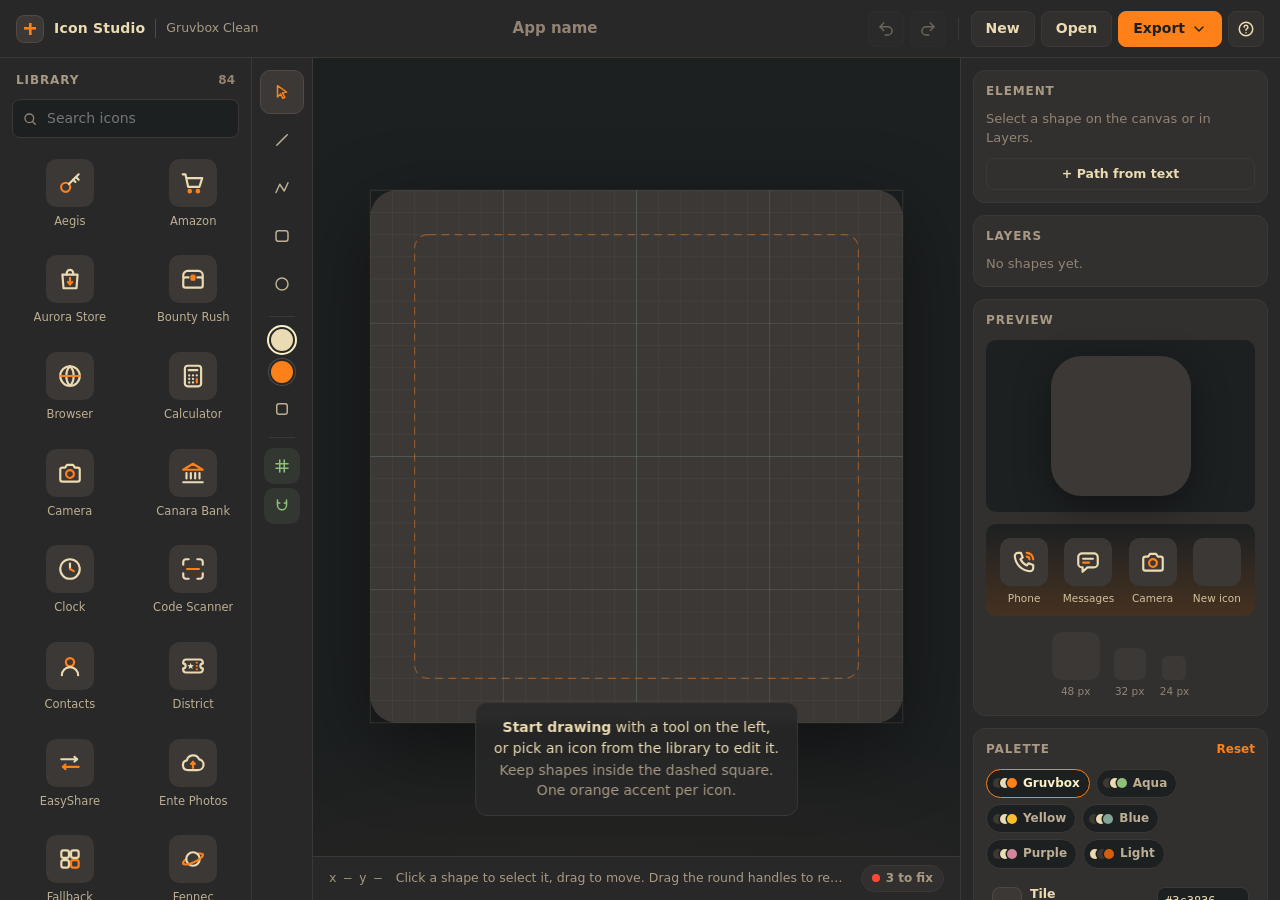
==== editor/index.html @ a39be2d8 "Add Icon Studio, glyph JSON source files and CI/CD - glyphs/*.json: one file per icon, now the singl" ====
<!doctype html>
<html lang="en">
<head>
  <meta charset="utf-8">
  <meta name="viewport" content="width=device-width, initial-scale=1">
  <title>Gruvbox Icon Studio</title>
  <meta name="description" content="Draw and edit Gruvbox Clean icons, then export them for the icon pack.">
  <link rel="icon" href="data:image/svg+xml,%3Csvg xmlns='http://www.w3.org/2000/svg' viewBox='0 0 24 24'%3E%3Crect width='24' height='24' rx='5.3' fill='%233c3836'/%3E%3Cpath d='M7 12h10M12 7v10' stroke='%23fe8019' stroke-width='2.4' stroke-linecap='round'/%3E%3C/svg%3E">
  <link rel="stylesheet" href="styles.css">
</head>
<body>
  <header class="topbar">
    <div class="brand">
      <span class="brand-mark" aria-hidden="true"></span>
      <span class="brand-name">Icon Studio</span>
      <span class="brand-sub">Gruvbox Clean</span>
    </div>

    <div class="doc-fields">
      <input id="f-label" class="field field-title" placeholder="App name" autocomplete="off" spellcheck="false" aria-label="App name">
      <span class="dirty-dot" id="dirty-dot" title="Unsaved changes since last export"></span>
    </div>

    <div class="top-actions">
      <button class="icon-btn" id="btn-undo" title="Undo (Ctrl+Z)" aria-label="Undo">
        <svg viewBox="0 0 24 24"><path d="M9 14 4 9l5-5"/><path d="M4 9h10.5a5.5 5.5 0 0 1 0 11H11"/></svg>
      </button>
      <button class="icon-btn" id="btn-redo" title="Redo (Ctrl+Shift+Z)" aria-label="Redo">
        <svg viewBox="0 0 24 24"><path d="m15 14 5-5-5-5"/><path d="M20 9H9.5a5.5 5.5 0 0 0 0 11H13"/></svg>
      </button>
      <span class="sep"></span>
      <button class="btn" id="btn-new" title="New icon (N)">New</button>
      <button class="btn" id="btn-open" title="Open a glyph .json file">Open</button>
      <input type="file" id="file-open" accept=".json,application/json" hidden>
      <div class="menu">
        <button class="btn btn-primary" id="btn-export" aria-haspopup="true" aria-expanded="false">
          Export
          <svg class="chev" viewBox="0 0 24 24"><path d="m6 9 6 6 6-6"/></svg>
        </button>
        <div class="menu-pop" id="export-menu" role="menu">
          <button role="menuitem" data-export="json"><b>Glyph JSON</b><small>for the repo: drop into glyphs/</small></button>
          <button role="menuitem" data-export="copy"><b>Copy JSON</b><small>to the clipboard</small></button>
          <hr>
          <button role="menuitem" data-export="svg"><b>SVG</b><small>with your palette</small></button>
          <button role="menuitem" data-export="png192"><b>PNG 192 px</b><small>launcher size</small></button>
          <button role="menuitem" data-export="png512"><b>PNG 512 px</b><small>store / sharing</small></button>
        </div>
      </div>
      <button class="icon-btn" id="btn-help" title="Shortcuts and workflow (?)" aria-label="Help">
        <svg viewBox="0 0 24 24"><circle cx="12" cy="12" r="9"/><path d="M9.5 9.5a2.5 2.5 0 1 1 3.5 2.3c-.6.3-1 .9-1 1.6v.3"/><path d="M12 17h.01"/></svg>
      </button>
    </div>
  </header>

  <main class="layout">
    <!-- Library -->
    <aside class="panel library" id="library">
      <div class="panel-head">
        <h2>Library</h2>
        <span class="count" id="lib-count"></span>
      </div>
      <label class="search">
        <svg viewBox="0 0 24 24"><circle cx="11" cy="11" r="6.5"/><path d="m16 16 4 4"/></svg>
        <input id="lib-search" type="search" placeholder="Search icons" autocomplete="off" spellcheck="false">
      </label>
      <div class="lib-grid" id="lib-grid"></div>
    </aside>

    <!-- Stage -->
    <section class="stage">
      <div class="toolbar" role="toolbar" aria-label="Tools">
        <button class="tool active" data-tool="select" title="Select and move (V)">
          <svg viewBox="0 0 24 24"><path d="M6 3.5 18 12l-5.5 1.2L15.8 19l-2.6 1.4-3.2-5.8L6 18.5Z"/></svg><kbd>V</kbd>
        </button>
        <button class="tool" data-tool="line" title="Line (L)">
          <svg viewBox="0 0 24 24"><path d="M5 19 19 5"/></svg><kbd>L</kbd>
        </button>
        <button class="tool" data-tool="poly" title="Polyline: click points, double-click or Enter to finish (P)">
          <svg viewBox="0 0 24 24"><path d="M4 18 9 7l6 9 5-11"/></svg><kbd>P</kbd>
        </button>
        <button class="tool" data-tool="rect" title="Rounded rectangle (R)">
          <svg viewBox="0 0 24 24"><rect x="4" y="5" width="16" height="14" rx="3.5"/></svg><kbd>R</kbd>
        </button>
        <button class="tool" data-tool="circle" title="Circle (C)">
          <svg viewBox="0 0 24 24"><circle cx="12" cy="12" r="8"/></svg><kbd>C</kbd>
        </button>
        <span class="tool-sep"></span>
        <div class="brush" title="Colour and fill for new shapes">
          <button class="swatch-btn active" data-brush="fg" aria-label="Cream"></button>
          <button class="swatch-btn" data-brush="accent" aria-label="Accent"></button>
          <button class="tool small" id="brush-fill" title="New shapes are filled (F)">
            <svg viewBox="0 0 24 24"><rect x="5" y="5" width="14" height="14" rx="3" class="fillable"/></svg>
          </button>
        </div>
        <span class="tool-sep"></span>
        <button class="tool small toggle active" id="t-grid" title="Grid (G)">
          <svg viewBox="0 0 24 24"><path d="M4 9h16M4 15h16M9 4v16M15 4v16"/></svg>
        </button>
        <button class="tool small toggle active" id="t-snap" title="Snap to half units (S); hold Alt to move freely">
          <svg viewBox="0 0 24 24"><path d="M6 4v7a6 6 0 0 0 12 0V4"/><path d="M6 8h3M15 8h3"/></svg>
        </button>
      </div>

      <div class="canvas-wrap" id="canvas-wrap">
        <svg id="canvas" viewBox="-1.5 -1.5 27 27" aria-label="Icon canvas">
          <rect x="0" y="0" width="24" height="24" rx="1.2" class="board" id="board"/>
          <g id="grid" class="grid"></g>
          <g id="content" fill="none" stroke-width="2" stroke-linecap="round" stroke-linejoin="round"></g>
          <g id="hits"></g>
          <g id="overlay"></g>
          <g id="draft" fill="none" stroke-width="2" stroke-linecap="round" stroke-linejoin="round"></g>
        </svg>
        <div class="empty-hint" id="empty-hint">
          <p><b>Start drawing</b> with a tool on the left, or pick an icon from the library to edit it.</p>
          <p class="muted">Keep shapes inside the dashed square. One orange accent per icon.</p>
        </div>
      </div>

      <div class="statusbar">
        <span id="st-pos" class="mono">x –  y –</span>
        <span id="st-hint" class="hint"></span>
        <button class="chip" id="st-valid" title="Show checks"></button>
      </div>
    </section>

    <!-- Inspector -->
    <aside class="panel inspector" id="inspector">
      <section class="card" id="card-element">
        <h3>Element</h3>
        <div id="element-panel"></div>
      </section>

      <section class="card">
        <h3>Layers <span class="count" id="layer-count"></span></h3>
        <ol class="layers" id="layers"></ol>
      </section>

      <section class="card" id="card-preview">
        <h3>Preview</h3>
        <div class="preview" id="preview"></div>
      </section>

      <section class="card" id="card-palette">
        <h3>Palette <button class="link" id="pal-reset">Reset</button></h3>
        <div class="presets" id="presets"></div>
        <div class="slots" id="slots"></div>
        <div class="gruvbox-swatches" id="gruvbox-swatches"></div>
        <p class="note">The pack itself always uses the Gruvbox palette. Your colours apply to the canvas, previews and SVG / PNG downloads.</p>
      </section>

      <section class="card" id="card-app">
        <h3>App mapping</h3>
        <label class="row">Icon name
          <input id="f-name" class="field mono" placeholder="auto from app name" autocomplete="off" spellcheck="false">
        </label>
        <label class="row">Packages <small>one per line</small>
          <textarea id="f-packages" class="field mono" rows="2" placeholder="com.example.app" spellcheck="false"></textarea>
        </label>
        <label class="row">Launcher components <small>optional, pkg/Activity</small>
          <textarea id="f-components" class="field mono" rows="2" placeholder="com.example.app/com.example.app.MainActivity" spellcheck="false"></textarea>
        </label>
        <label class="row">Author
          <input id="f-author" class="field" placeholder="your GitHub name" autocomplete="off" spellcheck="false">
        </label>
        <ul class="checks" id="checks"></ul>
      </section>
    </aside>
  </main>

  <div class="toast" id="toast" role="status" aria-live="polite"></div>

  <dialog class="modal" id="confirm">
    <form method="dialog">
      <p id="confirm-msg"></p>
      <div class="modal-actions">
        <button class="btn" value="cancel">Cancel</button>
        <button class="btn btn-primary" value="ok" id="confirm-ok">Continue</button>
      </div>
    </form>
  </dialog>

  <dialog class="modal modal-wide" id="help">
    <form method="dialog">
      <h2>Icon Studio</h2>
      <div class="help-cols">
        <div>
          <h4>Workflow</h4>
          <ol class="steps">
            <li>Draw a new icon, or open one from the library to edit it.</li>
            <li>Fill in the app name and package under <b>App mapping</b>.</li>
            <li>Fix anything red in the checks.</li>
            <li><b>Export → Glyph JSON</b> and put the file in <code>glyphs/</code>.</li>
            <li>Push or open a pull request. CI validates it, scans it for malware, renders the icon and builds the APK. A release goes out after approval.</li>
          </ol>
          <h4>Style</h4>
          <ul class="tight">
            <li>24 × 24 grid, shapes inside the dashed square</li>
            <li>2-unit round strokes, flat colours</li>
            <li>Cream lines, one orange accent</li>
            <li>Draw what the app does, never its logo</li>
          </ul>
        </div>
        <div>
          <h4>Shortcuts</h4>
          <table class="keys">
            <tr><td><kbd>V</kbd></td><td>Select / move</td></tr>
            <tr><td><kbd>L</kbd> <kbd>P</kbd> <kbd>R</kbd> <kbd>C</kbd></td><td>Line, polyline, rectangle, circle</td></tr>
            <tr><td><kbd>Enter</kbd> / double-click</td><td>Finish polyline</td></tr>
            <tr><td><kbd>Esc</kbd></td><td>Cancel / deselect</td></tr>
            <tr><td><kbd>Arrows</kbd></td><td>Nudge (Shift: ×4)</td></tr>
            <tr><td><kbd>Alt</kbd> + drag</td><td>Move without snapping</td></tr>
            <tr><td><kbd>Del</kbd></td><td>Delete element</td></tr>
            <tr><td><kbd>Ctrl</kbd> <kbd>D</kbd></td><td>Duplicate</td></tr>
            <tr><td><kbd>[</kbd> <kbd>]</kbd></td><td>Move down / up a layer</td></tr>
            <tr><td><kbd>X</kbd></td><td>Swap cream / orange</td></tr>
            <tr><td><kbd>F</kbd></td><td>Fill new shapes</td></tr>
            <tr><td><kbd>G</kbd> <kbd>S</kbd></td><td>Grid, snapping</td></tr>
            <tr><td><kbd>Ctrl</kbd> <kbd>Z</kbd> / <kbd>Shift</kbd></td><td>Undo / redo</td></tr>
            <tr><td><kbd>Ctrl</kbd> <kbd>E</kbd></td><td>Export glyph JSON</td></tr>
          </table>
        </div>
      </div>
      <div class="modal-actions"><button class="btn btn-primary" value="ok">Got it</button></div>
    </form>
  </dialog>

  <script src="library.js"></script>
  <script src="app.js"></script>
</body>
</html>
---- editor/styles.css ----
/* Gruvbox Icon Studio */
:root {
  --bg0h: #1d2021;
  --bg0: #282828;
  --bg05: #32302f;
  --bg1: #3c3836;
  --bg2: #504945;
  --bg3: #665c54;
  --fg: #ebdbb2;
  --fg0: #fbf1c7;
  --fg3: #bdae93;
  --fg4: #a89984;
  --gray: #928374;
  --orange: #fe8019;
  --orange-dim: #d65d0e;
  --red: #fb4934;
  --yellow: #fabd2f;
  --blue: #83a598;
  --aqua: #8ec07c;

  --radius: 12px;
  --radius-sm: 8px;
  --ease: cubic-bezier(.2, .8, .2, 1);
  --fast: 140ms;
  --mid: 220ms;
  --shadow: 0 12px 32px -12px rgb(0 0 0 / .55), 0 2px 6px rgb(0 0 0 / .25);
  --font: "Inter", system-ui, -apple-system, "Segoe UI", Roboto, sans-serif;
  --mono: "JetBrains Mono", ui-monospace, "Cascadia Code", Consolas, monospace;
  color-scheme: dark;
}

* { box-sizing: border-box; }
html, body { height: 100%; }
body {
  margin: 0;
  background: var(--bg0h);
  color: var(--fg);
  font: 14px/1.45 var(--font);
  -webkit-font-smoothing: antialiased;
  overflow: hidden;
}
button, input, textarea { font: inherit; color: inherit; }
button { cursor: pointer; }
::selection { background: rgb(254 128 25 / .35); }
.mono { font-family: var(--mono); font-size: 12.5px; }
.muted { color: var(--fg4); }
kbd {
  font: 600 10.5px/1 var(--mono);
  padding: 3px 5px;
  border-radius: 5px;
  background: var(--bg1);
  border: 1px solid var(--bg2);
  border-bottom-width: 2px;
  color: var(--fg3);
}
code { font-family: var(--mono); font-size: .92em; background: var(--bg1); padding: 1px 5px; border-radius: 5px; }

/* scrollbars */
* { scrollbar-width: thin; scrollbar-color: var(--bg2) transparent; }
::-webkit-scrollbar { width: 10px; height: 10px; }
::-webkit-scrollbar-thumb { background: var(--bg2); border-radius: 10px; border: 3px solid transparent; background-clip: content-box; }

/* ---------- top bar ---------- */
.topbar {
  height: 58px;
  display: grid;
  grid-template-columns: auto 1fr auto;
  align-items: center;
  gap: 20px;
  padding: 0 16px;
  background: var(--bg0);
  border-bottom: 1px solid var(--bg1);
  position: relative;
  z-index: 5;
}
.brand { display: flex; align-items: center; gap: 10px; white-space: nowrap; }
.brand-mark {
  width: 28px; height: 28px; border-radius: 8px;
  background:
    linear-gradient(var(--orange), var(--orange)) center / 12px 2.6px no-repeat,
    linear-gradient(var(--orange), var(--orange)) center / 2.6px 12px no-repeat,
    var(--bg1);
  box-shadow: inset 0 0 0 1px var(--bg2);
}
.brand-name { font-weight: 700; letter-spacing: .2px; }
.brand-sub { color: var(--fg4); font-size: 12.5px; padding-left: 10px; border-left: 1px solid var(--bg2); }

.doc-fields { display: flex; align-items: center; justify-content: center; gap: 8px; min-width: 0; }
.field {
  background: var(--bg0h);
  border: 1px solid var(--bg1);
  border-radius: var(--radius-sm);
  padding: 8px 10px;
  outline: none;
  transition: border-color var(--fast) var(--ease), box-shadow var(--fast) var(--ease), background var(--fast);
  width: 100%;
}
.field:hover { border-color: var(--bg2); }
.field:focus { border-color: var(--orange); box-shadow: 0 0 0 3px rgb(254 128 25 / .18); background: #1a1c1d; }
.field::placeholder { color: var(--gray); }
.field-title { max-width: 340px; text-align: center; font-weight: 600; font-size: 15px; background: transparent; border-color: transparent; }
.field-title:hover { border-color: var(--bg1); }
.dirty-dot { width: 8px; height: 8px; border-radius: 50%; background: var(--orange); opacity: 0; transform: scale(.4); transition: all var(--mid) var(--ease); }
.dirty-dot.on { opacity: 1; transform: scale(1); }

.top-actions { display: flex; align-items: center; gap: 6px; }
.sep { width: 1px; height: 22px; background: var(--bg1); margin: 0 6px; }
.btn, .icon-btn {
  display: inline-flex; align-items: center; justify-content: center; gap: 6px;
  height: 36px; padding: 0 14px;
  border-radius: var(--radius-sm);
  border: 1px solid var(--bg1);
  background: var(--bg05);
  font-weight: 600;
  transition: background var(--fast) var(--ease), border-color var(--fast), transform var(--fast) var(--ease), box-shadow var(--fast);
}
.btn:hover, .icon-btn:hover { background: var(--bg1); border-color: var(--bg2); }
.btn:active, .icon-btn:active { transform: translateY(1px) scale(.98); }
.btn:focus-visible, .icon-btn:focus-visible, .tool:focus-visible, .lib-item:focus-visible, .chip:focus-visible,
.seg button:focus-visible, .swatch-btn:focus-visible { outline: 2px solid var(--orange); outline-offset: 2px; }
.btn-primary { background: var(--orange); color: var(--bg0h); border-color: var(--orange); }
.btn-primary:hover { background: #ff9233; border-color: #ff9233; box-shadow: 0 6px 18px -6px rgb(254 128 25 / .6); }
.btn-danger:hover { background: rgb(251 73 52 / .15); border-color: var(--red); color: var(--red); }
.icon-btn { width: 36px; padding: 0; }
.icon-btn svg, .btn svg, .tool svg, .search svg {
  width: 18px; height: 18px; fill: none; stroke: currentColor; stroke-width: 2; stroke-linecap: round; stroke-linejoin: round;
}
.icon-btn:disabled { opacity: .35; pointer-events: none; }
.chev { width: 16px !important; transition: transform var(--mid) var(--ease); }
.menu { position: relative; }
.menu.open .chev { transform: rotate(180deg); }
.menu-pop {
  position: absolute; right: 0; top: calc(100% + 8px);
  width: 260px; padding: 6px;
  background: var(--bg0);
  border: 1px solid var(--bg1);
  border-radius: var(--radius);
  box-shadow: var(--shadow);
  opacity: 0; transform: translateY(-6px) scale(.98); pointer-events: none;
  transform-origin: top right;
  transition: opacity var(--mid) var(--ease), transform var(--mid) var(--ease);
}
.menu.open .menu-pop { opacity: 1; transform: none; pointer-events: auto; }
.menu-pop button {
  display: flex; flex-direction: column; align-items: flex-start; width: 100%;
  border: 0; background: none; text-align: left; padding: 9px 12px; border-radius: var(--radius-sm);
  transition: background var(--fast);
}
.menu-pop button:hover, .menu-pop button:focus-visible { background: var(--bg1); outline: none; }
.menu-pop small { color: var(--fg4); font-size: 12px; }
.menu-pop hr { border: 0; border-top: 1px solid var(--bg1); margin: 6px 4px; }

/* ---------- layout ---------- */
.layout {
  height: calc(100% - 58px);
  display: grid;
  grid-template-columns: 252px minmax(0, 1fr) 320px;
}
.panel { background: var(--bg0); overflow-y: auto; overflow-x: hidden; }
.library { border-right: 1px solid var(--bg1); padding: 14px 12px; display: flex; flex-direction: column; gap: 10px; }
.inspector { border-left: 1px solid var(--bg1); padding: 12px; display: flex; flex-direction: column; gap: 12px; }
.panel-head { display: flex; align-items: baseline; justify-content: space-between; padding: 0 4px; }
h2, h3 { margin: 0; font-size: 12px; font-weight: 700; letter-spacing: .9px; text-transform: uppercase; color: var(--fg4); }
h3 { display: flex; align-items: center; justify-content: space-between; margin-bottom: 10px; }
.count { color: var(--gray); font-size: 12px; font-weight: 600; letter-spacing: 0; text-transform: none; }

/* ---------- library ---------- */
.search { position: relative; display: block; }
.search svg { position: absolute; left: 10px; top: 50%; transform: translateY(-50%); color: var(--gray); width: 16px; height: 16px; }
.search input {
  width: 100%; padding: 8px 10px 8px 34px;
  background: var(--bg0h); border: 1px solid var(--bg1); border-radius: var(--radius-sm); outline: none;
  transition: border-color var(--fast), box-shadow var(--fast);
}
.search input:focus { border-color: var(--orange); box-shadow: 0 0 0 3px rgb(254 128 25 / .18); }
.lib-grid { display: grid; grid-template-columns: repeat(3, 1fr); gap: 6px; padding-bottom: 12px; }
.lib-item {
  display: flex; flex-direction: column; align-items: center; gap: 6px;
  padding: 10px 4px 8px; border-radius: var(--radius-sm);
  background: none; border: 1px solid transparent;
  transition: background var(--fast) var(--ease), border-color var(--fast), transform var(--fast) var(--ease);
  animation: pop-in var(--mid) var(--ease) both;
}
.lib-item:hover { background: var(--bg05); border-color: var(--bg1); transform: translateY(-1px); }
.lib-item.current { border-color: var(--orange); background: rgb(254 128 25 / .08); }
.lib-item svg { width: 48px; height: 48px; display: block; transition: transform var(--mid) var(--ease); }
.lib-item:hover svg { transform: scale(1.06); }
.lib-item span { font-size: 11.5px; color: var(--fg3); max-width: 100%; overflow: hidden; text-overflow: ellipsis; white-space: nowrap; }
.lib-empty { grid-column: 1 / -1; color: var(--gray); text-align: center; padding: 24px 0; }
@keyframes pop-in { from { opacity: 0; transform: translateY(4px) scale(.97); } }

/* ---------- stage ---------- */
.stage { position: relative; display: grid; grid-template-rows: 1fr auto; grid-template-columns: auto 1fr; min-width: 0; background:
  radial-gradient(1200px 600px at 50% 120%, rgb(254 128 25 / .07), transparent 60%), var(--bg0h); }
.toolbar {
  grid-row: 1 / span 2;
  display: flex; flex-direction: column; align-items: center; gap: 4px;
  padding: 12px 8px; border-right: 1px solid var(--bg1); background: var(--bg0);
}
.tool {
  position: relative; width: 44px; height: 44px;
  display: grid; place-items: center;
  border: 1px solid transparent; border-radius: 10px; background: none; color: var(--fg3);
  transition: background var(--fast) var(--ease), color var(--fast), border-color var(--fast), transform var(--fast) var(--ease);
}
.tool:hover { background: var(--bg05); color: var(--fg); }
.tool:active { transform: scale(.94); }
.tool.active { background: var(--bg1); color: var(--orange); border-color: var(--bg2); }
.tool kbd { position: absolute; right: 2px; bottom: 2px; font-size: 8.5px; padding: 1px 3px; border-width: 1px; opacity: 0; transition: opacity var(--fast); }
.tool:hover kbd { opacity: .9; }
.tool.small { width: 36px; height: 36px; }
.tool.toggle.active { color: var(--aqua); background: rgb(142 192 124 / .1); border-color: transparent; }
.tool .fillable { transition: fill var(--fast); }
#brush-fill.active .fillable { fill: currentColor; }
#brush-fill.active { color: var(--fg); }
.tool-sep { width: 26px; height: 1px; background: var(--bg1); margin: 6px 0; }
.brush { display: flex; flex-direction: column; align-items: center; gap: 6px; }
.swatch-btn {
  width: 26px; height: 26px; border-radius: 50%;
  border: 2px solid var(--bg0); box-shadow: 0 0 0 1px var(--bg2);
  transition: transform var(--fast) var(--ease), box-shadow var(--fast);
}
.swatch-btn[data-brush="fg"] { background: var(--pal-fg, var(--fg)); }
.swatch-btn[data-brush="accent"] { background: var(--pal-accent, var(--orange)); }
.swatch-btn:hover { transform: scale(1.08); }
.swatch-btn.active { box-shadow: 0 0 0 2px var(--fg0); }

.canvas-wrap { position: relative; display: grid; place-items: center; padding: 24px; min-height: 0; overflow: hidden; }
#canvas {
  width: min(100%, calc(100vh - 170px));
  aspect-ratio: 1;
  max-height: 100%;
  touch-action: none;
  user-select: none;
  filter: drop-shadow(0 24px 40px rgb(0 0 0 / .45));
}
.board { fill: var(--pal-tile, var(--bg1)); transition: fill var(--mid); }
.grid line { stroke: rgb(235 219 178 / .07); stroke-width: .03; }
.grid line.major { stroke: rgb(235 219 178 / .14); stroke-width: .04; }
.grid line.center { stroke: rgb(131 165 152 / .32); stroke-width: .04; }
.grid .safe { fill: none; stroke: rgb(254 128 25 / .45); stroke-width: .05; stroke-dasharray: .35 .25; }
.grid.hidden line { opacity: 0; }
.grid line { transition: opacity var(--mid); }
#canvas.tool-draw { cursor: crosshair; }
#canvas.tool-select .hit { cursor: move; }
.hit { fill: none; stroke: transparent; stroke-width: 2.8; }
.hit.solid { fill: transparent; }
.sel-outline { fill: none; stroke: var(--blue); stroke-width: 1.5px; vector-effect: non-scaling-stroke; pointer-events: none; stroke-dasharray: 5 4; animation: march 1s linear infinite; }
@keyframes march { to { stroke-dashoffset: -18; } }
.handle { fill: var(--bg0h); stroke: var(--blue); stroke-width: 2px; vector-effect: non-scaling-stroke; cursor: grab; transition: r var(--fast) var(--ease), fill var(--fast); }
.handle:hover { fill: var(--blue); }
.handle.ctrl { stroke: var(--purple, #d3869b); }
.handle-line { stroke: rgb(211 134 155 / .6); stroke-width: 1px; vector-effect: non-scaling-stroke; pointer-events: none; }
.draft-guide { fill: none; stroke: var(--blue); stroke-width: 1px; vector-effect: non-scaling-stroke; stroke-dasharray: 4 3; pointer-events: none; }
.draft-dot { fill: var(--blue); pointer-events: none; }
.empty-hint {
  position: absolute; left: 50%; bottom: 40px; transform: translateX(-50%);
  max-width: 420px; text-align: center; padding: 12px 18px; border-radius: var(--radius);
  background: rgb(40 40 40 / .85); border: 1px solid var(--bg1); backdrop-filter: blur(6px);
  pointer-events: none; transition: opacity var(--mid) var(--ease), transform var(--mid) var(--ease);
}
.empty-hint p { margin: 2px 0; }
.empty-hint.hide { opacity: 0; transform: translate(-50%, 8px); }

.statusbar {
  display: flex; align-items: center; gap: 14px; padding: 8px 16px;
  border-top: 1px solid var(--bg1); background: var(--bg0); color: var(--fg4); font-size: 12.5px; min-height: 40px;
}
.statusbar .hint { flex: 1; overflow: hidden; text-overflow: ellipsis; white-space: nowrap; }
.chip {
  border: 1px solid var(--bg1); background: var(--bg05); border-radius: 999px; padding: 4px 10px; font-size: 12px; font-weight: 600;
  display: inline-flex; align-items: center; gap: 6px; transition: background var(--fast), border-color var(--fast);
}
.chip:hover { background: var(--bg1); }
.chip .dot { width: 8px; height: 8px; border-radius: 50%; }
.chip.ok .dot { background: var(--aqua); }
.chip.warn .dot { background: var(--yellow); }
.chip.err .dot { background: var(--red); }

/* ---------- inspector ---------- */
.card { background: var(--bg05); border: 1px solid var(--bg1); border-radius: var(--radius); padding: 12px; transition: border-color var(--mid); }
.card.flash { animation: flash 900ms var(--ease); }
@keyframes flash { 0%, 100% { border-color: var(--bg1); } 30% { border-color: var(--orange); } }
.row { display: flex; flex-direction: column; gap: 5px; font-size: 12.5px; color: var(--fg3); margin-bottom: 10px; }
.row small { color: var(--gray); font-weight: 400; }
textarea.field { resize: vertical; min-height: 38px; line-height: 1.4; }
.inline { display: flex; align-items: center; gap: 8px; }
.inline > * { flex: 1; }
.seg {
  display: grid; grid-auto-flow: column; grid-auto-columns: 1fr; gap: 2px;
  background: var(--bg0h); border: 1px solid var(--bg1); border-radius: var(--radius-sm); padding: 3px; margin-bottom: 10px;
}
.seg button {
  border: 0; background: none; border-radius: 6px; padding: 6px 4px; font-size: 12.5px; font-weight: 600; color: var(--fg4);
  display: inline-flex; align-items: center; justify-content: center; gap: 6px;
  transition: background var(--fast) var(--ease), color var(--fast);
}
.seg button:hover { color: var(--fg); }
.seg button.on { background: var(--bg1); color: var(--fg0); box-shadow: 0 1px 2px rgb(0 0 0 / .3); }
.seg .sw { width: 10px; height: 10px; border-radius: 50%; }
.num-grid { display: grid; grid-template-columns: repeat(auto-fill, minmax(62px, 1fr)); gap: 6px; margin-bottom: 10px; }
.num-grid label { display: flex; flex-direction: column; gap: 3px; font-size: 11px; color: var(--gray); }
.num-grid input { padding: 6px 7px; }
.toggle-row { display: flex; align-items: center; justify-content: space-between; margin-bottom: 10px; font-size: 12.5px; color: var(--fg3); }
.switch { position: relative; width: 36px; height: 20px; flex: none; }
.switch input { opacity: 0; width: 0; height: 0; position: absolute; }
.switch span { position: absolute; inset: 0; border-radius: 999px; background: var(--bg2); transition: background var(--fast); cursor: pointer; }
.switch span::after { content: ""; position: absolute; left: 3px; top: 3px; width: 14px; height: 14px; border-radius: 50%; background: var(--fg); transition: transform var(--mid) var(--ease); }
.switch input:checked + span { background: var(--orange); }
.switch input:checked + span::after { transform: translateX(16px); background: var(--bg0h); }
.switch input:focus-visible + span { outline: 2px solid var(--orange); outline-offset: 2px; }
input[type="range"] { width: 100%; accent-color: var(--orange); }
.d-field { font-family: var(--mono); font-size: 12px; min-height: 66px; }
.d-field.bad { border-color: var(--red); box-shadow: 0 0 0 3px rgb(251 73 52 / .15); }
.el-actions { display: grid; grid-template-columns: repeat(4, 1fr); gap: 6px; }
.el-actions .btn { height: 32px; padding: 0 6px; font-size: 12.5px; }
.placeholder { color: var(--gray); font-size: 13px; margin: 0; }
.add-row { display: flex; gap: 6px; margin-top: 10px; }
.add-row .btn { flex: 1; height: 32px; font-size: 12.5px; }

.layers { list-style: none; margin: 0; padding: 0; display: flex; flex-direction: column; gap: 3px; max-height: 220px; overflow-y: auto; }
.layer {
  display: flex; align-items: center; gap: 8px; padding: 6px 8px; border-radius: 7px; cursor: pointer;
  border: 1px solid transparent; font-size: 12.5px; color: var(--fg3);
  transition: background var(--fast), border-color var(--fast), opacity var(--fast);
}
.layer:hover { background: var(--bg1); }
.layer.on { background: rgb(131 165 152 / .14); border-color: rgb(131 165 152 / .45); color: var(--fg0); }
.layer.dragging { opacity: .4; }
.layer.drop-above { box-shadow: inset 0 2px 0 var(--orange); }
.layer.drop-below { box-shadow: inset 0 -2px 0 var(--orange); }
.layer svg { width: 22px; height: 22px; flex: none; border-radius: 5px; background: var(--pal-tile, var(--bg1)); }
.layer .grip { margin-left: auto; color: var(--bg3); cursor: grab; font-size: 14px; }
.layer .n { color: var(--gray); font-family: var(--mono); font-size: 11px; width: 16px; }

.preview { display: grid; gap: 12px; }
.pv-hero { display: grid; place-items: center; padding: 16px; border-radius: 10px; background: var(--pal-bg, var(--bg0h)); transition: background var(--mid); }
.pv-hero svg { width: 140px; height: 140px; filter: drop-shadow(0 10px 18px rgb(0 0 0 / .4)); transition: transform var(--mid) var(--ease); }
.pv-hero:hover svg { transform: scale(1.04) rotate(-1deg); }
.pv-dock { display: grid; grid-template-columns: repeat(4, 1fr); gap: 8px; padding: 14px 10px 10px; border-radius: 10px;
  background: linear-gradient(180deg, var(--pal-bg, var(--bg0h)) 0%, color-mix(in srgb, var(--pal-bg, var(--bg0h)) 82%, var(--pal-accent, var(--orange))) 100%); }
.pv-dock figure { margin: 0; display: flex; flex-direction: column; align-items: center; gap: 5px; }
.pv-dock svg { width: 48px; height: 48px; }
.pv-dock figcaption { font-size: 10.5px; color: var(--pal-fg, var(--fg)); max-width: 60px; white-space: nowrap; overflow: hidden; text-overflow: ellipsis; opacity: .85; }
.pv-dock figure.me svg { animation: bob 2.4s var(--ease) infinite; }
@keyframes bob { 50% { transform: translateY(-2px); } }
.pv-sizes { display: flex; align-items: flex-end; justify-content: center; gap: 14px; padding: 4px 0; }
.pv-sizes figure { margin: 0; text-align: center; font-size: 10.5px; color: var(--gray); }
.pv-sizes svg { display: block; margin: 0 auto 4px; }

.presets { display: flex; flex-wrap: wrap; gap: 6px; margin-bottom: 10px; }
.preset {
  display: inline-flex; align-items: center; gap: 6px; padding: 5px 9px 5px 6px; border-radius: 999px;
  border: 1px solid var(--bg1); background: var(--bg0h); font-size: 12px; font-weight: 600; color: var(--fg3);
  transition: border-color var(--fast), color var(--fast), transform var(--fast) var(--ease);
}
.preset:hover { border-color: var(--bg3); color: var(--fg); transform: translateY(-1px); }
.preset.on { border-color: var(--orange); color: var(--fg0); }
.preset i { display: inline-flex; }
.preset i b { width: 10px; height: 10px; border-radius: 50%; margin-left: -3px; box-shadow: 0 0 0 1.5px var(--bg0h); }
.preset i b:first-child { margin-left: 0; }
.slots { display: flex; flex-direction: column; gap: 6px; margin-bottom: 10px; }
.slot {
  display: grid; grid-template-columns: 30px 1fr 92px; align-items: center; gap: 8px;
  padding: 5px; border-radius: 9px; border: 1px solid transparent; cursor: pointer;
  transition: background var(--fast), border-color var(--fast);
}
.slot:hover { background: var(--bg1); }
.slot.on { border-color: var(--bg2); background: var(--bg1); }
.slot .sw { position: relative; width: 30px; height: 30px; border-radius: 8px; box-shadow: inset 0 0 0 1px rgb(255 255 255 / .08); overflow: hidden; }
.slot .sw input { position: absolute; inset: -6px; width: 42px; height: 42px; opacity: 0; cursor: pointer; border: 0; padding: 0; }
.slot .name { font-size: 12.5px; font-weight: 600; }
.slot .name small { display: block; color: var(--gray); font-weight: 400; font-size: 11px; }
.slot .hex { padding: 5px 7px; font-family: var(--mono); font-size: 12px; text-transform: lowercase; }
.gruvbox-swatches { display: grid; grid-template-columns: repeat(8, 1fr); gap: 5px; margin-bottom: 8px; }
.gruvbox-swatches button {
  aspect-ratio: 1; border-radius: 6px; border: 0; box-shadow: inset 0 0 0 1px rgb(255 255 255 / .08);
  transition: transform var(--fast) var(--ease), box-shadow var(--fast);
}
.gruvbox-swatches button:hover { transform: scale(1.15); box-shadow: 0 0 0 2px var(--fg); z-index: 1; }
.note { margin: 0; color: var(--gray); font-size: 11.5px; }
.link { border: 0; background: none; color: var(--orange); font-size: 12px; font-weight: 600; letter-spacing: 0; text-transform: none; padding: 0; }
.link:hover { text-decoration: underline; }

.checks { list-style: none; margin: 4px 0 0; padding: 0; display: flex; flex-direction: column; gap: 5px; }
.checks li { display: flex; gap: 8px; align-items: flex-start; font-size: 12.5px; line-height: 1.35; padding: 7px 9px; border-radius: 7px; background: var(--bg0h); animation: pop-in var(--mid) var(--ease) both; }
.checks li::before { content: ""; flex: none; width: 8px; height: 8px; margin-top: 4px; border-radius: 50%; }
.checks .err { color: #ffb3a8; } .checks .err::before { background: var(--red); }
.checks .warn { color: #ffe0a0; } .checks .warn::before { background: var(--yellow); }
.checks .ok { color: #cfe8c3; } .checks .ok::before { background: var(--aqua); }

/* ---------- toast & modals ---------- */
.toast {
  position: fixed; left: 50%; bottom: 28px; transform: translate(-50%, 16px);
  padding: 10px 16px; border-radius: 10px; background: var(--fg); color: var(--bg0h); font-weight: 600;
  box-shadow: var(--shadow); opacity: 0; pointer-events: none; z-index: 50;
  transition: opacity var(--mid) var(--ease), transform var(--mid) var(--ease);
}
.toast.show { opacity: 1; transform: translate(-50%, 0); }
.toast.err { background: var(--red); color: var(--fg0); }
.modal {
  border: 1px solid var(--bg1); border-radius: 16px; padding: 22px; background: var(--bg0); color: var(--fg);
  box-shadow: var(--shadow); max-width: min(440px, calc(100vw - 32px));
}
.modal[open] { animation: modal-in var(--mid) var(--ease); }
.modal::backdrop { background: rgb(15 16 17 / .6); backdrop-filter: blur(3px); }
@keyframes modal-in { from { opacity: 0; transform: translateY(10px) scale(.98); } }
.modal-wide { max-width: min(760px, calc(100vw - 32px)); }
.modal h2 { font-size: 18px; letter-spacing: 0; text-transform: none; color: var(--fg0); margin-bottom: 12px; }
.modal h4 { margin: 14px 0 6px; font-size: 12px; text-transform: uppercase; letter-spacing: .8px; color: var(--orange); }
.modal p { margin: 0 0 16px; }
.modal-actions { display: flex; justify-content: flex-end; gap: 8px; margin-top: 18px; }
.help-cols { display: grid; grid-template-columns: 1.1fr 1fr; gap: 24px; }
.steps, .tight { margin: 0; padding-left: 20px; color: var(--fg3); }
.steps li, .tight li { margin-bottom: 6px; }
.keys { border-collapse: collapse; width: 100%; font-size: 13px; }
.keys td { padding: 5px 4px; border-bottom: 1px solid var(--bg1); color: var(--fg3); }
.keys td:first-child { white-space: nowrap; padding-right: 12px; }

/* ---------- responsive ---------- */
@media (max-width: 1180px) {
  .layout { grid-template-columns: 200px minmax(0, 1fr) 290px; }
  .lib-grid { grid-template-columns: repeat(2, 1fr); }
  .brand-sub { display: none; }
}
@media (max-width: 900px) {
  body { overflow: auto; }
  .layout { height: auto; grid-template-columns: 1fr; }
  .library { order: 2; border: 0; border-top: 1px solid var(--bg1); max-height: 360px; }
  .stage { order: 1; min-height: 70vh; }
  .inspector { order: 3; border: 0; border-top: 1px solid var(--bg1); }
  .lib-grid { grid-template-columns: repeat(auto-fill, minmax(76px, 1fr)); }
  #canvas { width: min(100%, 70vh); }
  .help-cols { grid-template-columns: 1fr; }
  .topbar { grid-template-columns: auto 1fr; height: auto; padding: 10px 16px; row-gap: 8px; }
  .top-actions { grid-column: 1 / -1; flex-wrap: wrap; }
}
@media (prefers-reduced-motion: reduce) {
  *, *::before, *::after { animation-duration: 1ms !important; transition-duration: 1ms !important; }
}
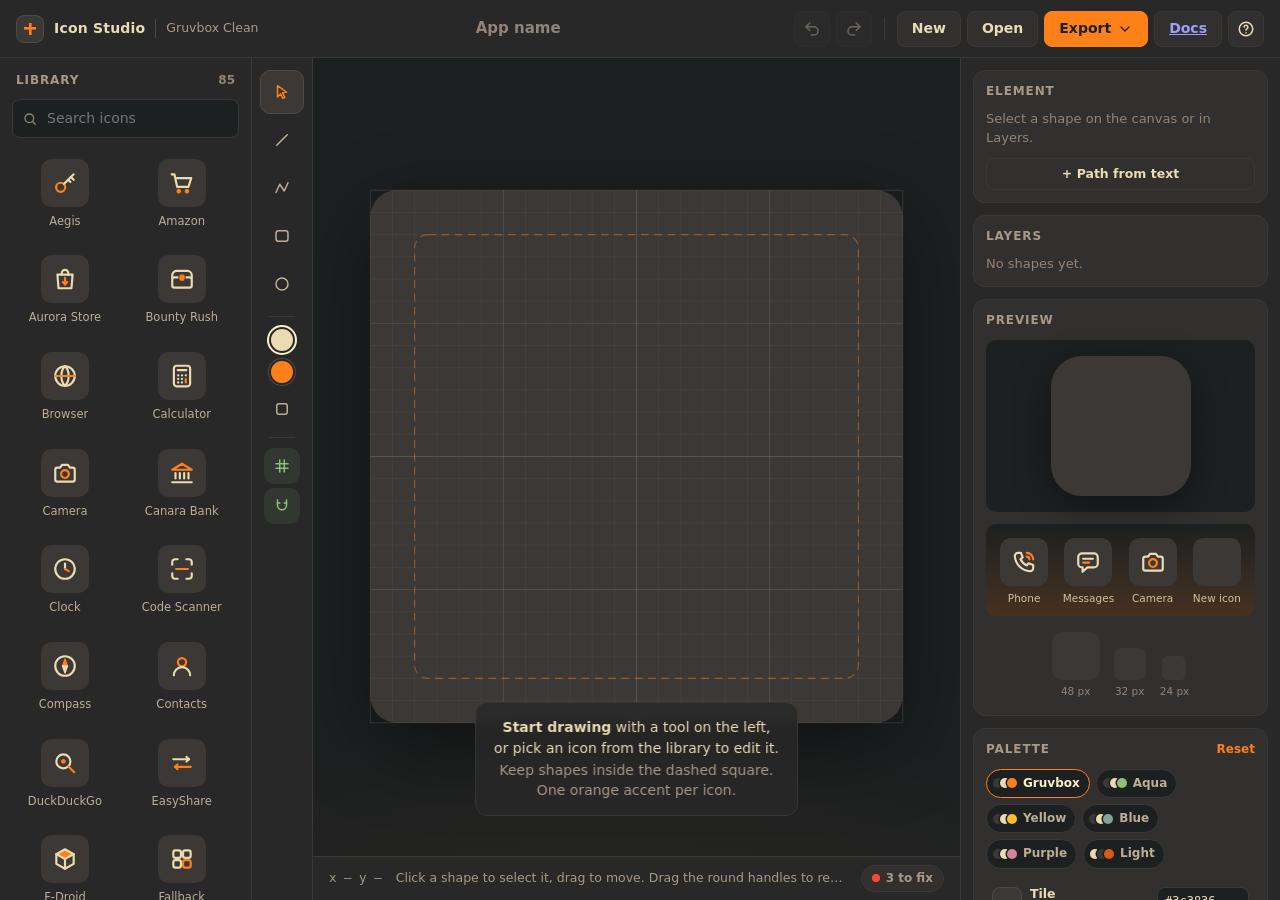
==== commit 0cf4c271: "Host Icon Studio and the docs on GitHub Pages - scripts/build_site.py builds _site/: Icon Studio at " ====
--- a/editor/index.html
+++ b/editor/index.html
@@ -46,6 +46,7 @@
           <button role="menuitem" data-export="png512"><b>PNG 512 px</b><small>store / sharing</small></button>
         </div>
       </div>
+      <a class="btn" id="btn-docs" href="docs/" title="Documentation">Docs</a>
       <button class="icon-btn" id="btn-help" title="Shortcuts and workflow (?)" aria-label="Help">
         <svg viewBox="0 0 24 24"><circle cx="12" cy="12" r="9"/><path d="M9.5 9.5a2.5 2.5 0 1 1 3.5 2.3c-.6.3-1 .9-1 1.6v.3"/><path d="M12 17h.01"/></svg>
       </button>
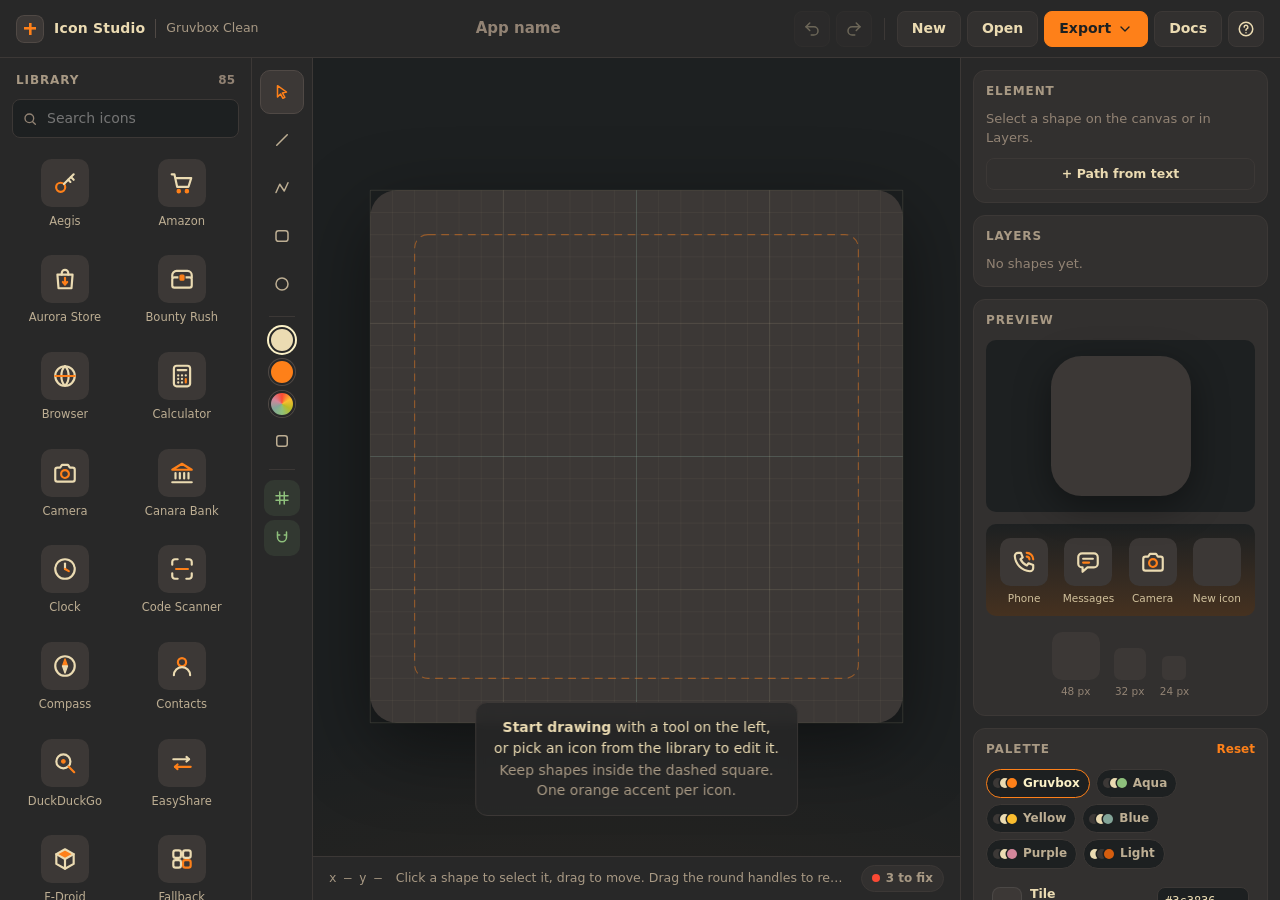
==== commit 16c17c31: "Icon Studio: fix crash, add line width and more colours - Fix: a negative circle radius (number spin" ====
--- a/editor/index.html
+++ b/editor/index.html
@@ -89,6 +89,8 @@
         <div class="brush" title="Colour and fill for new shapes">
           <button class="swatch-btn active" data-brush="fg" aria-label="Cream"></button>
           <button class="swatch-btn" data-brush="accent" aria-label="Accent"></button>
+          <button class="swatch-btn more" id="brush-more" aria-label="More colours" title="More colours"></button>
+          <div class="brush-pop" id="brush-pop" hidden></div>
           <button class="tool small" id="brush-fill" title="New shapes are filled (F)">
             <svg viewBox="0 0 24 24"><rect x="5" y="5" width="14" height="14" rx="3" class="fillable"/></svg>
           </button>
@@ -145,6 +147,8 @@
         <h3>Palette <button class="link" id="pal-reset">Reset</button></h3>
         <div class="presets" id="presets"></div>
         <div class="slots" id="slots"></div>
+        <p class="sub">More colours</p>
+        <div class="extra-slots" id="extra-slots"></div>
         <div class="gruvbox-swatches" id="gruvbox-swatches"></div>
         <p class="note">The pack itself always uses the Gruvbox palette. Your colours apply to the canvas, previews and SVG / PNG downloads.</p>
       </section>
--- a/editor/styles.css
+++ b/editor/styles.css
@@ -115,6 +115,7 @@
   transition: background var(--fast) var(--ease), border-color var(--fast), transform var(--fast) var(--ease), box-shadow var(--fast);
 }
 .btn:hover, .icon-btn:hover { background: var(--bg1); border-color: var(--bg2); }
+a.btn { color: var(--fg); text-decoration: none; }
 .btn:active, .icon-btn:active { transform: translateY(1px) scale(.98); }
 .btn:focus-visible, .icon-btn:focus-visible, .tool:focus-visible, .lib-item:focus-visible, .chip:focus-visible,
 .seg button:focus-visible, .swatch-btn:focus-visible { outline: 2px solid var(--orange); outline-offset: 2px; }
@@ -224,6 +225,24 @@
 .swatch-btn[data-brush="accent"] { background: var(--pal-accent, var(--orange)); }
 .swatch-btn:hover { transform: scale(1.08); }
 .swatch-btn.active { box-shadow: 0 0 0 2px var(--fg0); }
+.swatch-btn.more {
+  background: conic-gradient(var(--pal-red, #fb4934), var(--pal-yellow, #fabd2f), var(--pal-green, #b8bb26),
+    var(--pal-aqua, #8ec07c), var(--pal-blue, #83a598), var(--pal-purple, #d3869b), var(--pal-red, #fb4934));
+}
+.brush { position: relative; }
+.brush-pop {
+  position: absolute; left: calc(100% + 14px); top: 0; z-index: 10;
+  display: grid; grid-template-columns: repeat(3, 28px); gap: 8px; padding: 10px;
+  background: var(--bg0); border: 1px solid var(--bg2); border-radius: 12px; box-shadow: var(--shadow);
+  animation: pop-in var(--mid) var(--ease);
+}
+.brush-pop[hidden] { display: none; }
+.brush-pop button, .colors button {
+  width: 28px; height: 28px; border-radius: 50%; border: 2px solid var(--bg0); background: var(--c);
+  box-shadow: 0 0 0 1px var(--bg2); transition: transform var(--fast) var(--ease), box-shadow var(--fast);
+}
+.brush-pop button:hover, .colors button:hover { transform: scale(1.1); }
+.brush-pop button.on, .colors button.on { box-shadow: 0 0 0 2px var(--fg0); }
 
 .canvas-wrap { position: relative; display: grid; place-items: center; padding: 24px; min-height: 0; overflow: hidden; }
 #canvas {
@@ -372,6 +391,20 @@
 .slot .name { font-size: 12.5px; font-weight: 600; }
 .slot .name small { display: block; color: var(--gray); font-weight: 400; font-size: 11px; }
 .slot .hex { padding: 5px 7px; font-family: var(--mono); font-size: 12px; text-transform: lowercase; }
+.colors { display: grid; grid-template-columns: repeat(9, 1fr); gap: 4px; justify-items: center; margin-top: 2px; }
+.colors button { width: 24px; height: 24px; }
+.row .val { float: right; color: var(--fg); font-family: var(--mono); font-size: 12px; }
+.sub { margin: 4px 0 6px; font-size: 11.5px; font-weight: 700; letter-spacing: .6px; text-transform: uppercase; color: var(--gray); }
+.extra-slots { display: grid; grid-template-columns: repeat(4, 1fr); gap: 6px; margin-bottom: 10px; }
+.xslot {
+  display: flex; flex-direction: column; align-items: center; gap: 4px; padding: 6px 2px; border-radius: 9px;
+  border: 1px solid transparent; font-size: 11px; color: var(--fg3); cursor: pointer;
+  transition: background var(--fast), border-color var(--fast);
+}
+.xslot:hover { background: var(--bg1); }
+.xslot.on { border-color: var(--bg2); background: var(--bg1); }
+.xslot .sw { position: relative; width: 26px; height: 26px; border-radius: 50%; box-shadow: inset 0 0 0 1px rgb(255 255 255 / .1); overflow: hidden; }
+.xslot .sw input { position: absolute; inset: -6px; width: 38px; height: 38px; opacity: 0; cursor: pointer; border: 0; padding: 0; }
 .gruvbox-swatches { display: grid; grid-template-columns: repeat(8, 1fr); gap: 5px; margin-bottom: 8px; }
 .gruvbox-swatches button {
   aspect-ratio: 1; border-radius: 6px; border: 0; box-shadow: inset 0 0 0 1px rgb(255 255 255 / .08);
